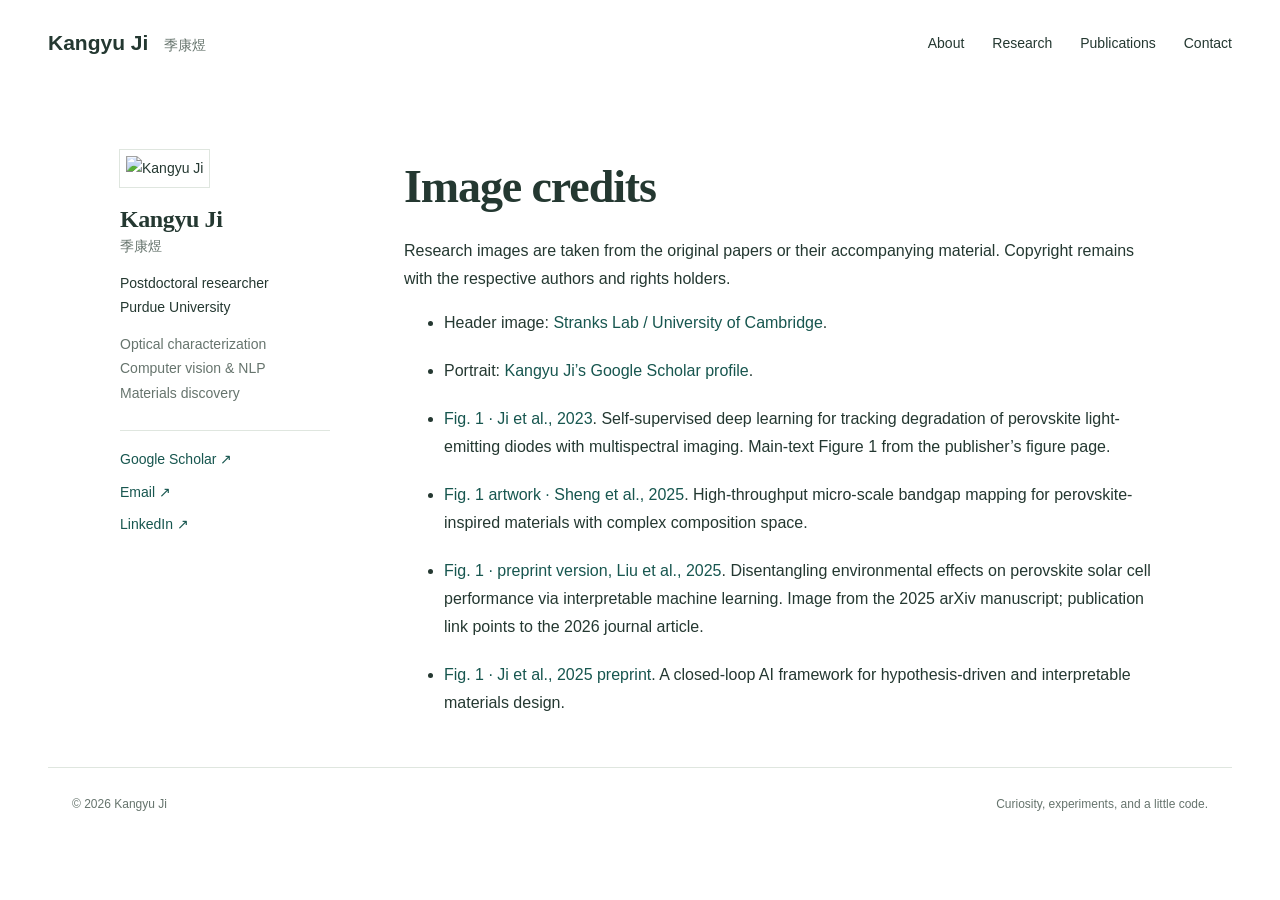
==== credits.html @ 5380c3c3 "Publish personal academic website" ====
<!doctype html><html lang="en"><head><meta charset="utf-8"><meta name="viewport" content="width=device-width,initial-scale=1"><meta name="description" content="Kangyu Ji — optical characterization, computer vision, natural language processing, and materials research."><meta name="theme-color" content="#17564f"><title>Image credits | Kangyu Ji</title><link rel="stylesheet" href="style.css"></head><body><a class="skip" href="#main">Skip to content</a><header><a class="brand" href="index.html">Kangyu Ji <span>季康煜</span></a><nav aria-label="Main navigation"><a href="index.html" >About</a><a href="research.html" >Research</a><a href="publications.html" >Publications</a><a href="index.html#contact">Contact</a></nav></header><div class="layout "><aside><img class="portrait" src="assets/portrait.jpg" alt="Kangyu Ji"><h2>Kangyu Ji</h2><p class="chinese">季康煜</p><p>Postdoctoral researcher<br>Purdue University</p><p class="muted">Optical characterization<br>Computer vision & NLP<br>Materials discovery</p><div class="profile-links"><a href="https://scholar.google.co.uk/citations?hl=en&user=Oej20eMAAAAJ">Google Scholar ↗</a><a href="mailto:axvcb1597382@gmail.com">Email ↗</a><a href="https://www.linkedin.com/in/kangyu-ji-135a36a1">LinkedIn ↗</a></div></aside><main id="main"><h1>Image credits</h1><p>Research images are taken from the original papers or their accompanying material. Copyright remains with the respective authors and rights holders.</p><ul class="credits"><li>Header image: <a href="https://www.ceb.cam.ac.uk/wp-content/uploads/2025/12/StranksLab_Right-1.jpg">Stranks Lab / University of Cambridge</a>.</li><li>Portrait: <a href="https://scholar.google.co.uk/citations?hl=en&user=Oej20eMAAAAJ">Kangyu Ji’s Google Scholar profile</a>.</li><li><a href="https://doi.org/10.1038/s42256-023-00736-z">Fig. 1 · Ji et al., 2023</a>. Self-supervised deep learning for tracking degradation of perovskite light-emitting diodes with multispectral imaging. Main-text Figure 1 from the publisher’s figure page.</li><li><a href="https://doi.org/10.1038/s41467-025-62774-y">Fig. 1 artwork · Sheng et al., 2025</a>. High-throughput micro-scale bandgap mapping for perovskite-inspired materials with complex composition space. </li><li><a href="https://doi.org/10.1021/acsenergylett.5c02410">Fig. 1 · preprint version, Liu et al., 2025</a>. Disentangling environmental effects on perovskite solar cell performance via interpretable machine learning. Image from the 2025 arXiv manuscript; publication link points to the 2026 journal article.</li><li><a href="https://arxiv.org/abs/2509.18604">Fig. 1 · Ji et al., 2025 preprint</a>. A closed-loop AI framework for hypothesis-driven and interpretable materials design. </li></ul></main></div><footer><span>© 2026 Kangyu Ji</span><span>Curiosity, experiments, and a little code.</span></footer></body></html>
---- style.css ----
:root{--ink:#243831;--muted:#66746d;--green:#17564f;--line:#dfe6df;--paper:#fff;--wash:#f3f5ef}*{box-sizing:border-box}html{scroll-behavior:smooth;scroll-padding-top:90px}body{margin:0;color:var(--ink);font:16px/1.75 'Segoe UI',Arial,sans-serif;background:var(--paper)}a{color:var(--green);text-decoration:none}a:hover{text-decoration:underline;text-underline-offset:5px}a:focus-visible{outline:3px solid #ae603f;outline-offset:5px}header{max-width:1280px;margin:auto;min-height:86px;display:flex;align-items:center;justify-content:space-between;padding:18px 48px;gap:24px}.brand{font-size:21px;font-weight:650;color:var(--ink)}.brand span{font-size:14px;color:var(--muted);font-weight:400;margin-left:10px}nav{display:flex;gap:28px;font-size:14px}nav a{color:var(--ink)}nav a[aria-current]{color:var(--green);text-decoration:underline;text-underline-offset:8px}.banner{max-width:1184px;margin:0 auto;background:#eaf0e5;min-height:270px;display:grid;grid-template-columns:1fr 1.3fr;align-items:center;padding:30px 48px;gap:28px;overflow:hidden}.banner p{font:42px/1.17 Georgia,serif;letter-spacing:-1.1px;margin:20px 0}.banner img{width:100%;max-height:235px;object-fit:contain;background:white;padding:10px}.eyebrow{font-size:11px;letter-spacing:1.5px;font-weight:650;color:var(--green);text-transform:uppercase;margin:0 0 12px}.layout{max-width:1088px;margin:64px auto 0;display:grid;grid-template-columns:210px minmax(0,1fr);gap:74px;padding:0 24px}.with-banner{margin-top:48px}aside{font-size:14px;align-self:start;position:sticky;top:28px}aside .portrait{width:154px;height:174px;object-fit:cover;object-position:center;border:6px solid white;box-shadow:0 0 0 1px var(--line)}aside h2{font-size:24px;margin:18px 0 0;letter-spacing:-.4px}aside p{margin:12px 0}.chinese{color:var(--muted);margin-top:0}.muted{color:var(--muted)}.profile-links{border-top:1px solid var(--line);padding-top:16px;margin-top:25px;display:grid;gap:8px}h1,h2,h3{line-height:1.24;font-weight:550}h1{font-family:Georgia,serif;font-size:46px;letter-spacing:-1.1px;margin:8px 0 22px}h2{font-family:Georgia,serif;font-size:29px;letter-spacing:-.5px}h3{font-size:20px;margin:8px 0 12px;letter-spacing:-.35px}.lead{font-size:21px;line-height:1.5;margin:0 0 22px}.intro p{max-width:730px}.bio{color:var(--muted);font-size:15px}section{margin-bottom:60px;scroll-margin-top:30px}.section-heading{display:flex;align-items:center;justify-content:space-between;gap:20px;border-bottom:1px solid var(--line);margin-bottom:28px}.section-heading a{font-size:13px;white-space:nowrap}.interests{display:grid;grid-template-columns:repeat(3,1fr);gap:23px}.interests a{color:var(--ink)}.interests span{font-size:12px;color:#9c623f}.interests h3{font-size:17px}.interests p{font-size:14px;color:var(--muted);line-height:1.6}.work{display:grid;grid-template-columns:260px minmax(0,1fr);gap:28px;padding:28px 0;border-bottom:1px solid var(--line);align-items:center}.work:not(:has(figure)){display:block;padding-left:20px;border-left:2px solid #c9d5c8}.work p{font-size:14px;line-height:1.7;margin:10px 0}.work .eyebrow{font-size:10px;line-height:1.5}.work h3{font-size:20px}figure{margin:0;background:white}figure img{display:block;width:100%;max-height:240px;object-fit:contain;background:white}figcaption{font-size:10px;line-height:1.5;color:var(--muted);margin-top:10px}figcaption a{color:var(--muted)}.text-link{font-size:13px;font-weight:600}.contact{background:var(--wash);padding:32px}.contact h2{font-size:27px}.contact p{font-size:15px}.contact>a{overflow-wrap:anywhere}.aside-note{font-size:14px;color:var(--muted);background:var(--wash);padding:20px}.publication{padding:20px 0;border-bottom:1px solid var(--line)}.publication h3{font-size:19px}.publication p{font-size:14px;color:var(--muted)}.publication h3 a{color:var(--ink)}.credits li{margin-bottom:20px}footer{max-width:1184px;margin:30px auto 0;padding:26px 24px;border-top:1px solid var(--line);display:flex;justify-content:space-between;gap:20px;font-size:12px;color:var(--muted)}.skip{position:absolute;left:20px;top:-100px;background:white;padding:12px;z-index:3}.skip:focus{top:10px}@media(max-width:1000px){.layout{gap:38px;grid-template-columns:180px minmax(0,1fr)}.work{grid-template-columns:210px minmax(0,1fr);gap:20px}.banner{margin:0 20px;padding:25px}.banner p{font-size:35px}.interests{gap:14px}header{padding:20px 24px}}@media(max-width:760px){header{align-items:flex-start;flex-direction:column;gap:12px;padding:20px}nav{gap:23px;font-size:13px}.banner{grid-template-columns:1fr;padding:24px;gap:10px}.banner p{font-size:34px;margin:12px 0}.banner img{max-height:170px}.layout,.with-banner{display:block;margin:30px auto 0;padding:0 22px}aside{position:static;display:grid;grid-template-columns:92px 1fr;column-gap:20px;margin-bottom:38px}aside .portrait{grid-row:1/5;width:92px;height:112px;border-width:3px}aside h2{margin:0;font-size:23px}aside .chinese{margin:0}aside p{margin:2px 0}aside .muted{display:none}.profile-links{grid-column:1/-1;display:flex;gap:23px;margin-top:15px;padding-top:12px;font-size:13px}h1{font-size:37px}.lead{font-size:19px}.interests{grid-template-columns:1fr}.interests a{border-bottom:1px solid var(--line);padding-bottom:12px}.interests p{margin:5px 0}.work{grid-template-columns:1fr;gap:16px;padding:28px 0}figure img{max-height:260px}.section-heading{align-items:baseline}.section-heading h2{font-size:26px}.section-heading a{font-size:11px}.contact{padding:24px}footer{flex-wrap:wrap}footer span:nth-child(2){display:none}section{margin-bottom:42px}}@media(prefers-reduced-motion:reduce){html{scroll-behavior:auto}}
:root .topic-nav{display:grid;grid-template-columns:1fr;gap:0;border-top:1px solid var(--line);margin:28px 0 48px;font-size:15px}
.topic-nav a{display:flex;justify-content:space-between;gap:20px;padding:12px 0;border-bottom:1px solid var(--line)}
.topic-nav span{color:var(--muted);font-size:13px}
.publication-note,.topic-description{font-size:14px;color:var(--muted)}
.publication-topic{scroll-margin-top:24px}
.publication-topic>h2{margin:8px 0 12px}
.publication-topic .publication-venue{font-style:italic;color:var(--ink)}
.related-records{margin-top:14px;font-size:13px;color:var(--muted);padding:12px 16px;background:var(--wash)}
.related-records summary{cursor:pointer;color:var(--green)}
.related-records p{font-size:13px;overflow-wrap:anywhere}
.banner{padding:0;gap:0;grid-template-columns:1fr 1.3fr;align-items:stretch}
.banner>div{padding:40px 38px 40px 48px;align-self:center}
.banner img{display:block;width:100%;height:100%;min-height:300px;max-height:none;object-fit:cover;padding:0;background:#172d43}
.publication-meta{display:flex;align-items:center;justify-content:space-between;gap:20px;min-height:40px;margin-bottom:14px}
.publication-meta .eyebrow{flex-shrink:0;margin:0;color:var(--muted);font-size:11px;letter-spacing:1px}
.journal-mark{display:flex;align-items:center;max-width:270px;min-width:0;height:38px;color:var(--ink)}
.journal-mark img{display:block;max-width:220px;width:auto;max-height:30px;height:auto;object-fit:contain;object-position:left center}
.journal-nature img{max-height:27px}
.journal-nameplate{font:600 17px/1.12 Georgia,serif;letter-spacing:-.35px}
.journal-nameplate:hover{text-decoration:none;opacity:.75}
.journal-acs-energy{color:#326648}
.journal-science-advances{color:#b3262d}
.journal-matter{font:700 25px/1.1 'Segoe UI',Arial,sans-serif;letter-spacing:-1px;color:#237d83}
.journal-faraday{color:#204e6a}
.journal-compag,.journal-energy-storage,.journal-eem{font:600 13px/1.25 'Segoe UI',Arial,sans-serif;letter-spacing:0;max-width:230px}
.journal-nameplate[class*="journal-advanced-"]{font:700 12px/1.15 'Segoe UI',Arial,sans-serif;text-transform:uppercase;letter-spacing:.7px;max-width:210px}
.journal-angewandte{font-size:15px;max-width:210px}
@media(max-width:1000px){.banner>div{padding:30px}.banner p{font-size:35px}}
@media(max-width:760px){.banner{grid-template-columns:1fr}.banner>div{padding:28px 24px}.banner img{height:210px;min-height:0}.publication-meta{gap:14px}.journal-mark{max-width:225px}.journal-mark img{max-width:205px;max-height:27px}.publication-meta .eyebrow{font-size:10px}.journal-compag{max-width:210px;font-size:12px}}
@media(max-width:380px){.journal-mark,.journal-mark img{max-width:180px}.journal-nameplate{font-size:14px}}
.journal-advanced-functional{width:120px;height:46px;overflow:hidden}
.journal-advanced-functional img{width:120px;max-width:none;max-height:none;flex-shrink:0}
.journal-eem img{max-height:44px}
.journal-arxiv img{max-height:54px}
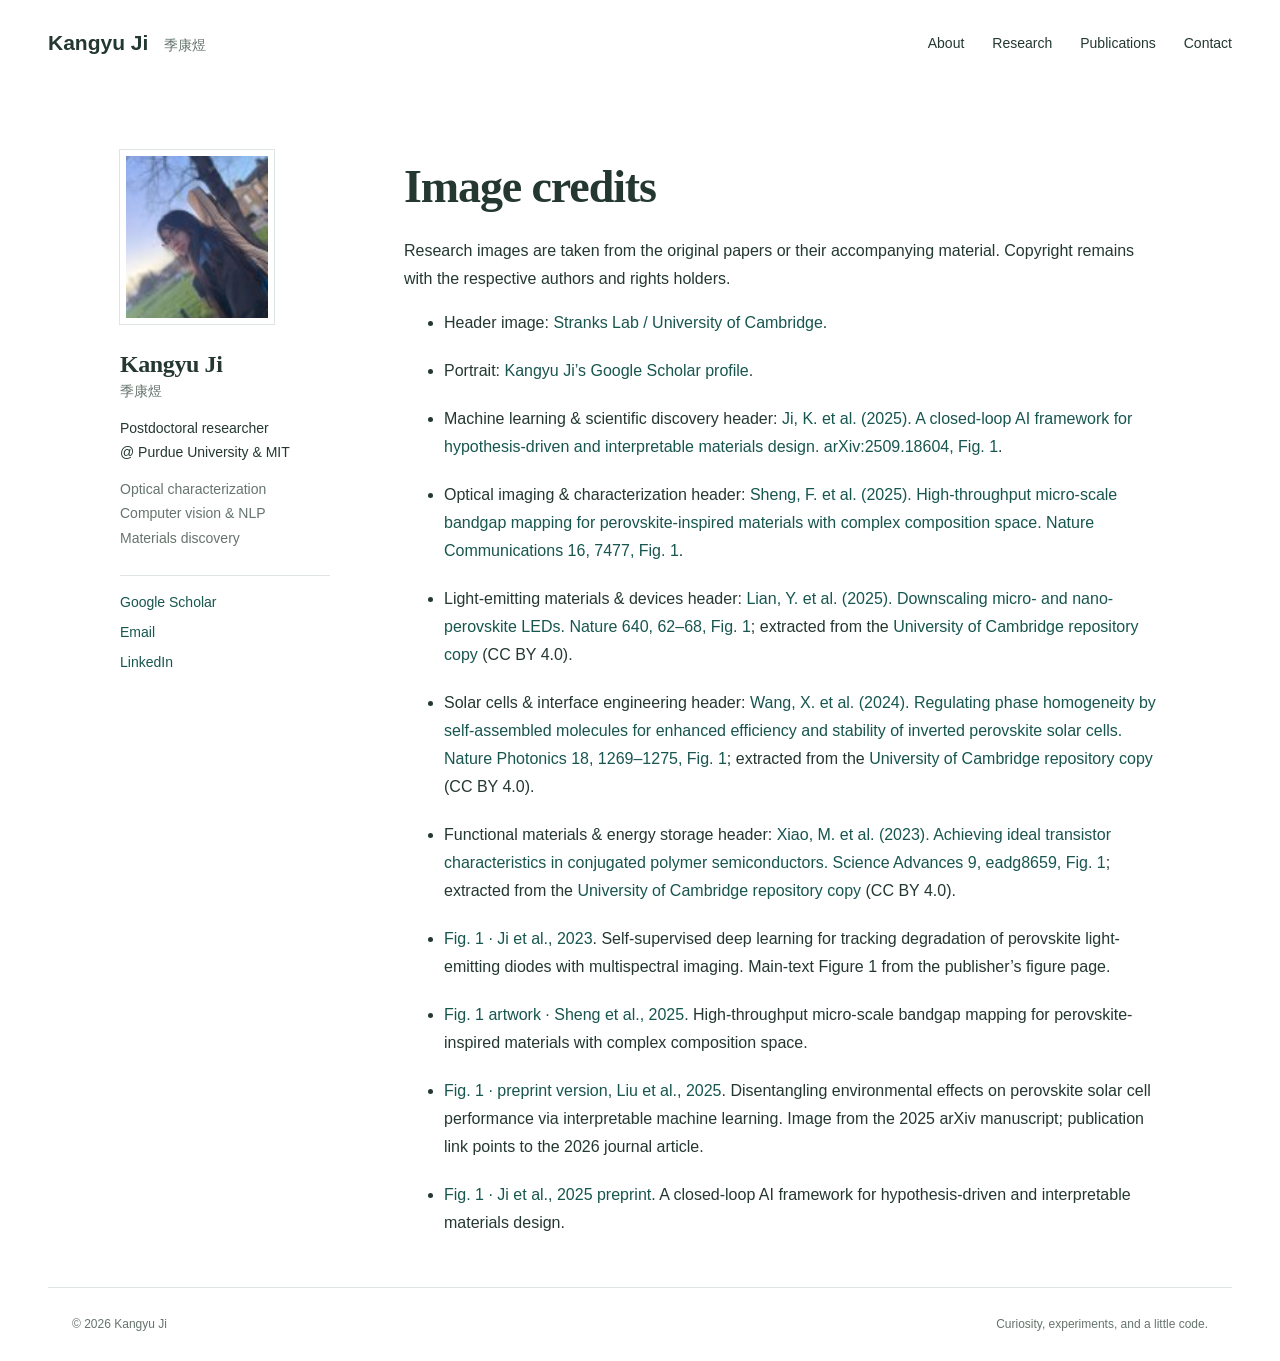
==== commit a0fb4ec3: "Update academic website and clean Matter citation" ====
--- a/credits.html
+++ b/credits.html
@@ -1 +1 @@
-<!doctype html><html lang="en"><head><meta charset="utf-8"><meta name="viewport" content="width=device-width,initial-scale=1"><meta name="description" content="Kangyu Ji — optical characterization, computer vision, natural language processing, and materials research."><meta name="theme-color" content="#17564f"><title>Image credits | Kangyu Ji</title><link rel="stylesheet" href="style.css"></head><body><a class="skip" href="#main">Skip to content</a><header><a class="brand" href="index.html">Kangyu Ji <span>季康煜</span></a><nav aria-label="Main navigation"><a href="index.html" >About</a><a href="research.html" >Research</a><a href="publications.html" >Publications</a><a href="index.html#contact">Contact</a></nav></header><div class="layout "><aside><img class="portrait" src="assets/portrait.jpg" alt="Kangyu Ji"><h2>Kangyu Ji</h2><p class="chinese">季康煜</p><p>Postdoctoral researcher<br>Purdue University</p><p class="muted">Optical characterization<br>Computer vision & NLP<br>Materials discovery</p><div class="profile-links"><a href="https://scholar.google.co.uk/citations?hl=en&user=Oej20eMAAAAJ">Google Scholar ↗</a><a href="mailto:axvcb1597382@gmail.com">Email ↗</a><a href="https://www.linkedin.com/in/kangyu-ji-135a36a1">LinkedIn ↗</a></div></aside><main id="main"><h1>Image credits</h1><p>Research images are taken from the original papers or their accompanying material. Copyright remains with the respective authors and rights holders.</p><ul class="credits"><li>Header image: <a href="https://www.ceb.cam.ac.uk/wp-content/uploads/2025/12/StranksLab_Right-1.jpg">Stranks Lab / University of Cambridge</a>.</li><li>Portrait: <a href="https://scholar.google.co.uk/citations?hl=en&user=Oej20eMAAAAJ">Kangyu Ji’s Google Scholar profile</a>.</li><li><a href="https://doi.org/10.1038/s42256-023-00736-z">Fig. 1 · Ji et al., 2023</a>. Self-supervised deep learning for tracking degradation of perovskite light-emitting diodes with multispectral imaging. Main-text Figure 1 from the publisher’s figure page.</li><li><a href="https://doi.org/10.1038/s41467-025-62774-y">Fig. 1 artwork · Sheng et al., 2025</a>. High-throughput micro-scale bandgap mapping for perovskite-inspired materials with complex composition space. </li><li><a href="https://doi.org/10.1021/acsenergylett.5c02410">Fig. 1 · preprint version, Liu et al., 2025</a>. Disentangling environmental effects on perovskite solar cell performance via interpretable machine learning. Image from the 2025 arXiv manuscript; publication link points to the 2026 journal article.</li><li><a href="https://arxiv.org/abs/2509.18604">Fig. 1 · Ji et al., 2025 preprint</a>. A closed-loop AI framework for hypothesis-driven and interpretable materials design. </li></ul></main></div><footer><span>© 2026 Kangyu Ji</span><span>Curiosity, experiments, and a little code.</span></footer></body></html>+<!doctype html><html lang="en"><head><meta charset="utf-8"><meta name="viewport" content="width=device-width,initial-scale=1"><meta name="description" content="Kangyu Ji — optical characterization, computer vision, natural language processing, and materials research."><meta name="theme-color" content="#17564f"><title>Image credits | Kangyu Ji</title><link rel="stylesheet" href="style.css"></head><body><a class="skip" href="#main">Skip to content</a><header><a class="brand" href="index.html">Kangyu Ji <span>季康煜</span></a><nav aria-label="Main navigation"><a href="index.html" >About</a><a href="research.html" >Research</a><a href="publications.html" >Publications</a><a href="index.html#contact">Contact</a></nav></header><div class="layout "><aside><img class="portrait" src="assets/portrait.jpg" alt="Kangyu Ji"><h2>Kangyu Ji</h2><p class="chinese">季康煜</p><p>Postdoctoral researcher<br>@ Purdue University &amp; MIT</p><p class="muted">Optical characterization<br>Computer vision & NLP<br>Materials discovery</p><div class="profile-links"><a href="https://scholar.google.co.uk/citations?hl=en&user=Oej20eMAAAAJ">Google Scholar</a><a href="mailto:axvcb1597382@gmail.com">Email</a><a href="https://www.linkedin.com/in/kangyu-ji-135a36a1">LinkedIn</a></div></aside><main id="main"><h1>Image credits</h1><p>Research images are taken from the original papers or their accompanying material. Copyright remains with the respective authors and rights holders.</p><ul class="credits"><li>Header image: <a href="https://www.ceb.cam.ac.uk/wp-content/uploads/2025/12/StranksLab_Right-1.jpg">Stranks Lab / University of Cambridge</a>.</li><li>Portrait: <a href="https://scholar.google.co.uk/citations?hl=en&user=Oej20eMAAAAJ">Kangyu Ji’s Google Scholar profile</a>.</li><li>Machine learning &amp; scientific discovery header: <a href="https://arxiv.org/abs/2509.18604">Ji, K. et al. (2025). A closed-loop AI framework for hypothesis-driven and interpretable materials design. arXiv:2509.18604, Fig. 1</a>.</li><li>Optical imaging &amp; characterization header: <a href="https://doi.org/10.1038/s41467-025-62774-y">Sheng, F. et al. (2025). High-throughput micro-scale bandgap mapping for perovskite-inspired materials with complex composition space. Nature Communications 16, 7477, Fig. 1</a>.</li><li>Light-emitting materials &amp; devices header: <a href="https://doi.org/10.1038/s41586-025-08685-w">Lian, Y. et al. (2025). Downscaling micro- and nano-perovskite LEDs. Nature 640, 62–68, Fig. 1</a>; extracted from the <a href="https://www.repository.cam.ac.uk/items/d191af95-ba99-41ab-bddc-1cf334c68290">University of Cambridge repository copy</a> (CC BY 4.0).</li><li>Solar cells &amp; interface engineering header: <a href="https://doi.org/10.1038/s41566-024-01531-x">Wang, X. et al. (2024). Regulating phase homogeneity by self-assembled molecules for enhanced efficiency and stability of inverted perovskite solar cells. Nature Photonics 18, 1269–1275, Fig. 1</a>; extracted from the <a href="https://www.repository.cam.ac.uk/items/610167fd-25a7-41a2-b71f-503f974b808a">University of Cambridge repository copy</a> (CC BY 4.0).</li><li>Functional materials &amp; energy storage header: <a href="https://doi.org/10.1126/sciadv.adg8659">Xiao, M. et al. (2023). Achieving ideal transistor characteristics in conjugated polymer semiconductors. Science Advances 9, eadg8659, Fig. 1</a>; extracted from the <a href="https://www.repository.cam.ac.uk/items/4da200ff-f589-4d7c-b354-1ff9f33dd8d2">University of Cambridge repository copy</a> (CC BY 4.0).</li><li><a href="https://doi.org/10.1038/s42256-023-00736-z">Fig. 1 · Ji et al., 2023</a>. Self-supervised deep learning for tracking degradation of perovskite light-emitting diodes with multispectral imaging. Main-text Figure 1 from the publisher’s figure page.</li><li><a href="https://doi.org/10.1038/s41467-025-62774-y">Fig. 1 artwork · Sheng et al., 2025</a>. High-throughput micro-scale bandgap mapping for perovskite-inspired materials with complex composition space. </li><li><a href="https://doi.org/10.1021/acsenergylett.5c02410">Fig. 1 · preprint version, Liu et al., 2025</a>. Disentangling environmental effects on perovskite solar cell performance via interpretable machine learning. Image from the 2025 arXiv manuscript; publication link points to the 2026 journal article.</li><li><a href="https://arxiv.org/abs/2509.18604">Fig. 1 · Ji et al., 2025 preprint</a>. A closed-loop AI framework for hypothesis-driven and interpretable materials design. </li></ul></main></div><footer><span>© 2026 Kangyu Ji</span><span>Curiosity, experiments, and a little code.</span></footer></body></html>
--- a/style.css
+++ b/style.css
@@ -5,6 +5,10 @@
 .publication-note,.topic-description{font-size:14px;color:var(--muted)}
 .publication-topic{scroll-margin-top:24px}
 .publication-topic>h2{margin:8px 0 12px}
+.topic-figure{margin:22px 0 18px}
+.topic-figure>a{display:flex;align-items:center;justify-content:center;min-height:220px;background:#fff}
+.topic-figure img{width:auto;max-width:100%;max-height:380px;object-fit:contain}
+.topic-figure figcaption{margin:9px 0 0;font-size:12px;text-align:left}
 .publication-topic .publication-venue{font-style:italic;color:var(--ink)}
 .related-records{margin-top:14px;font-size:13px;color:var(--muted);padding:12px 16px;background:var(--wash)}
 .related-records summary{cursor:pointer;color:var(--green)}
@@ -33,3 +37,17 @@
 .journal-advanced-functional img{width:120px;max-width:none;max-height:none;flex-shrink:0}
 .journal-eem img{max-height:44px}
 .journal-arxiv img{max-height:54px}
+.profile-links a{width:max-content;max-width:100%;border-bottom:1px solid transparent;line-height:1.5}
+.profile-links a:hover{border-bottom-color:currentColor;text-decoration:none}
+:root .topic-nav{border-top:0;background:var(--wash);padding:20px 24px 18px;border-radius:3px}
+.topic-nav .topic-nav-heading{display:flex;justify-content:space-between;gap:16px;margin:0 0 8px;font-size:13px;font-weight:650;color:var(--ink)}
+.topic-nav-heading span{font-size:12px;font-weight:400;color:var(--muted)}
+.topic-nav a{display:grid;grid-template-columns:minmax(0,1fr) minmax(90px,35%) 40px;align-items:center;gap:14px;padding:11px 0;color:var(--ink)}
+.topic-nav a:hover{text-decoration:none;color:var(--green)}
+.topic-nav a:hover .topic-nav-label{text-decoration:underline;text-underline-offset:4px}
+.topic-nav .topic-nav-label{font-size:14px;line-height:1.35;color:var(--ink)}
+.topic-nav-label small{display:block;margin-top:2px;font-size:11px;color:var(--muted)}
+.topic-nav-track{height:8px;overflow:hidden;border-radius:99px;background:#dfe8dd}
+.topic-nav-fill{display:block;height:100%;border-radius:99px;background:var(--green)}
+.topic-nav strong{font-size:13px;font-weight:650;text-align:right;color:var(--green)}
+@media(max-width:760px){.profile-links{gap:10px 20px;flex-wrap:wrap}.profile-links a{padding:3px 0}:root .topic-nav{padding:16px 18px}.topic-nav a{grid-template-columns:minmax(0,1fr) 48px;gap:4px 12px;padding:12px 0}.topic-nav .topic-nav-label{font-size:13px}.topic-nav-track{grid-column:1/-1;grid-row:2}.topic-nav strong{grid-column:2;grid-row:1}.topic-nav .topic-nav-heading{align-items:baseline}.topic-figure>a{min-height:160px}.topic-figure img{max-height:280px}}
